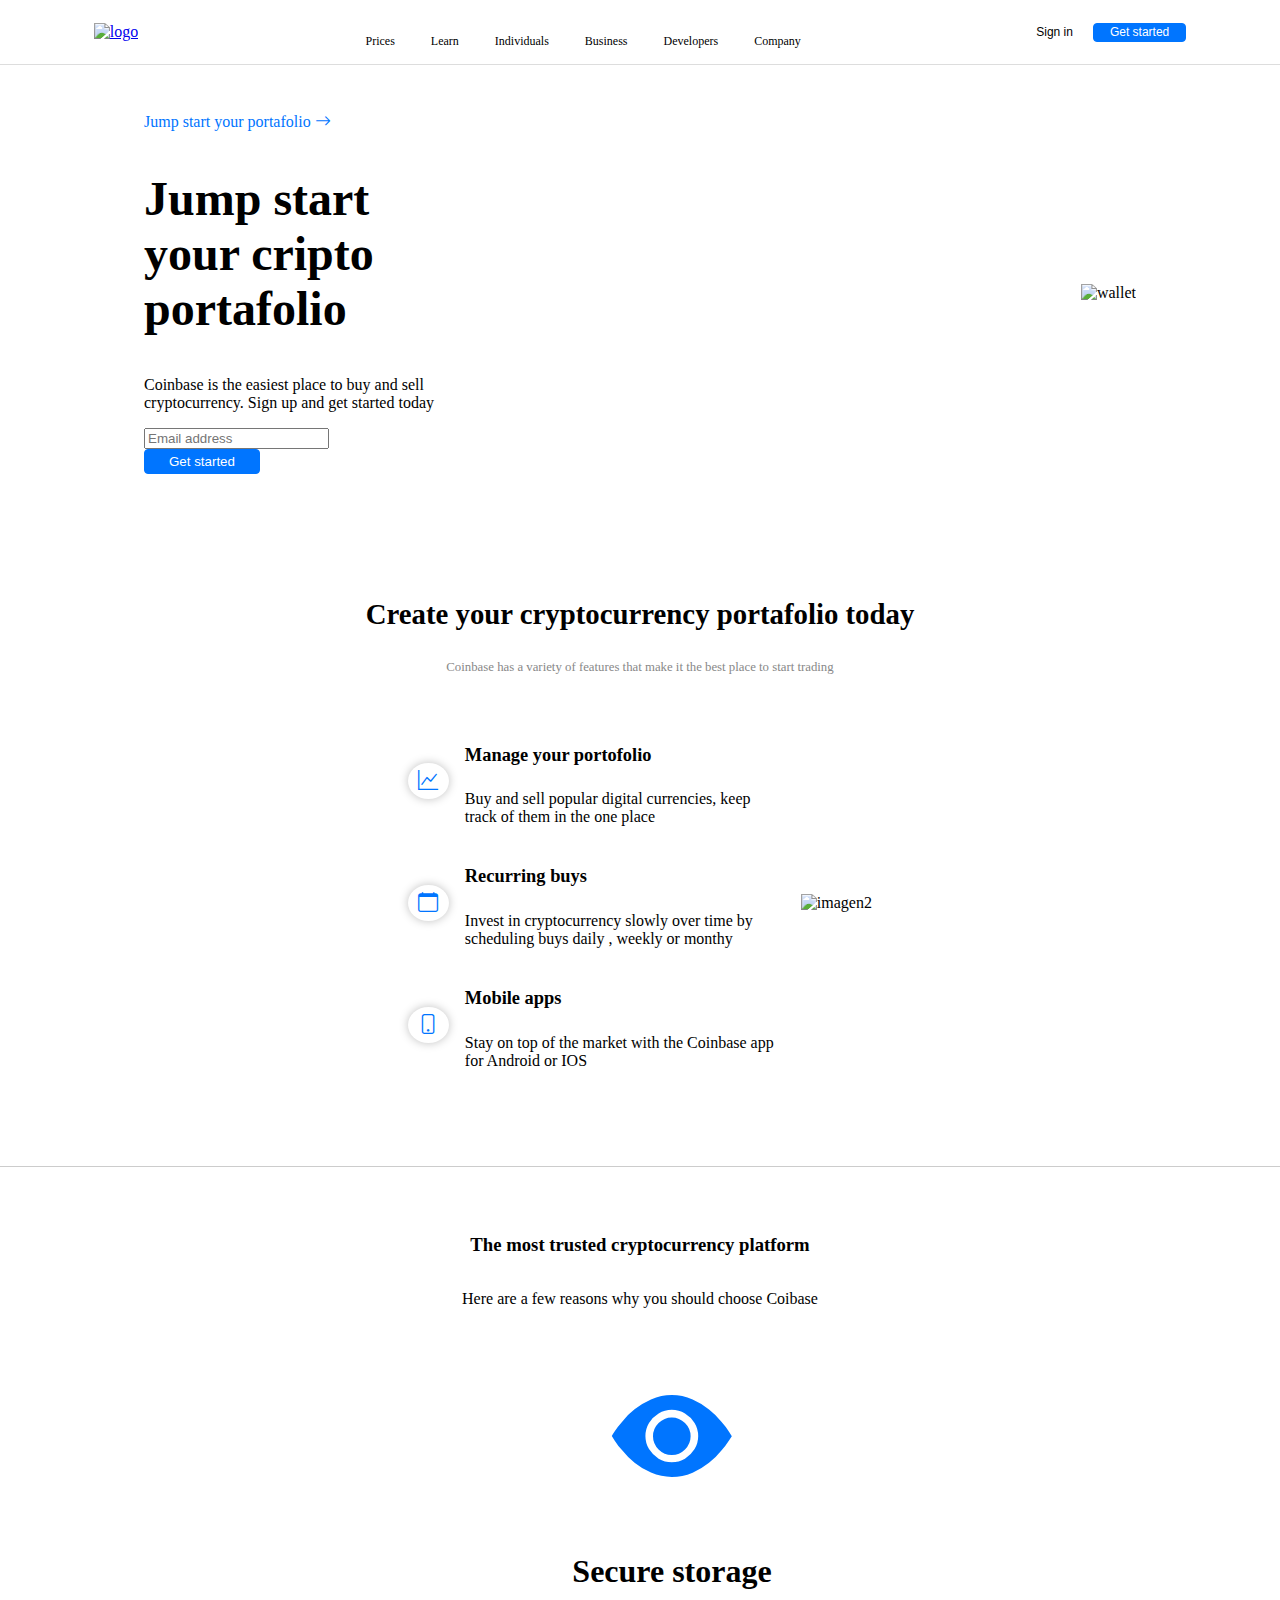
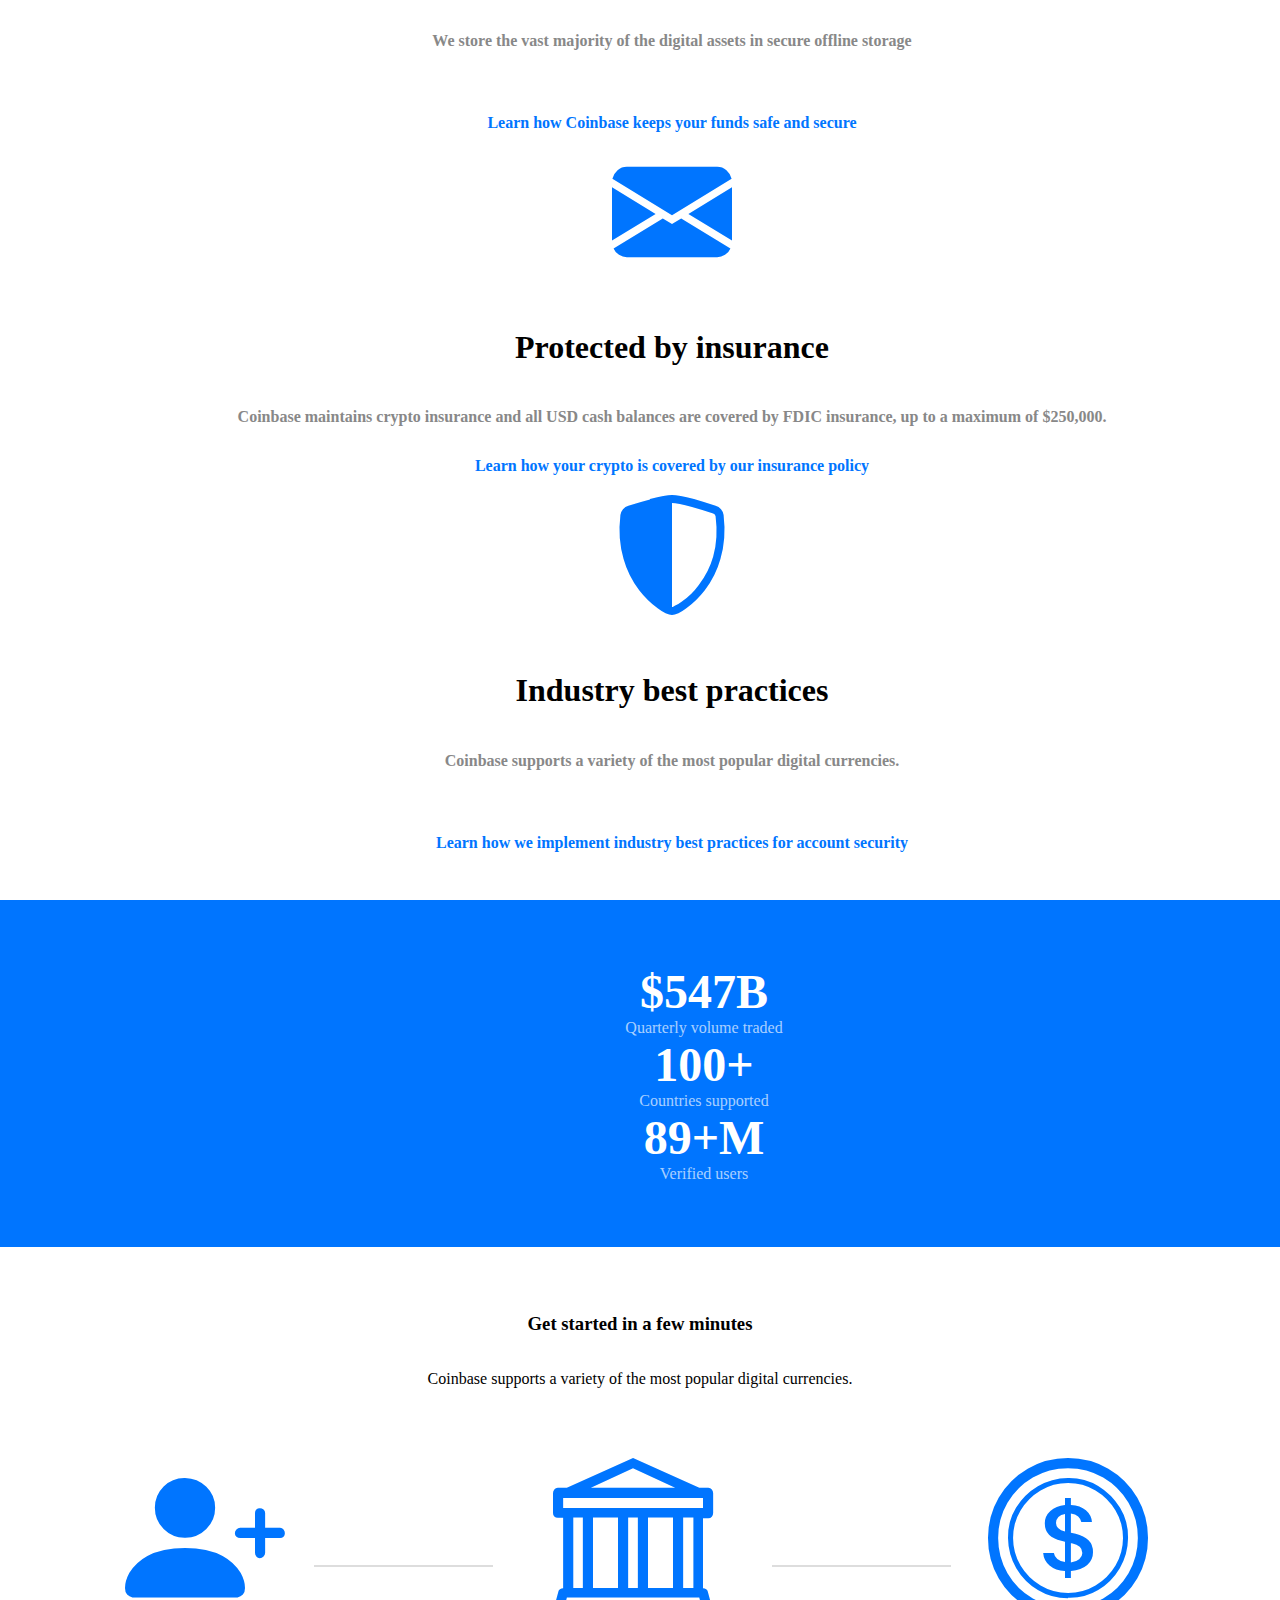
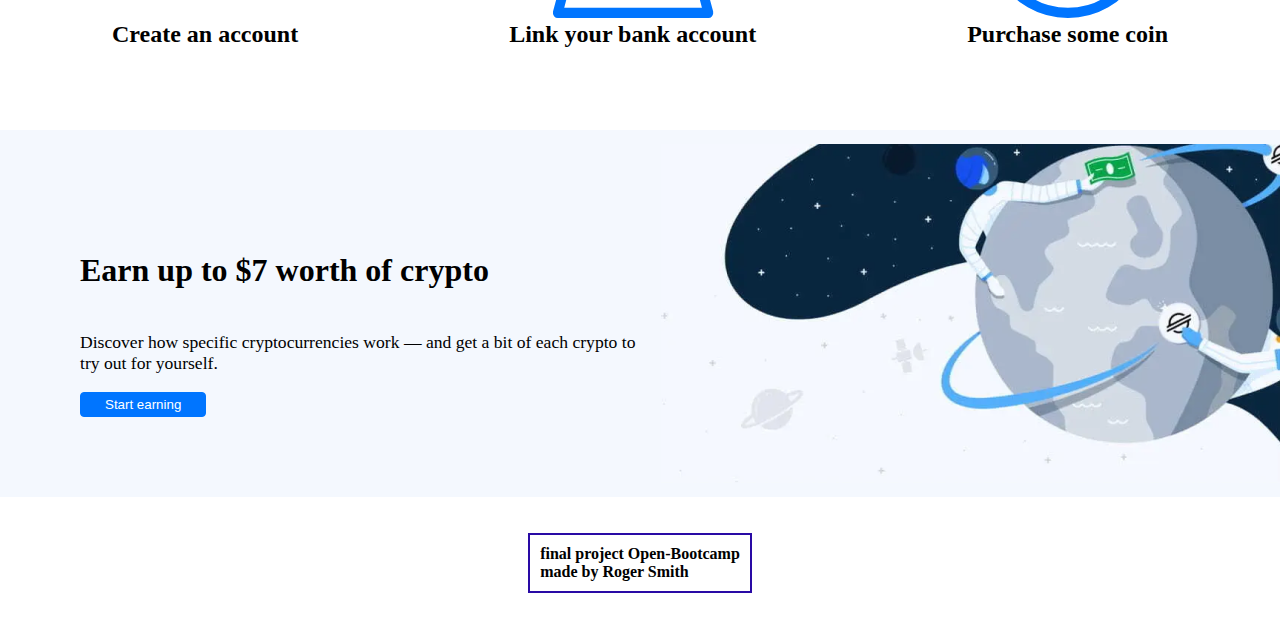
==== projecto/index.html @ e9cd6b80 "removed html file to be able to deploy the project on gitpage" ====
<!DOCTYPE html>
<html lang="en">
<head>
    <meta charset="UTF-8">
    <meta http-equiv="X-UA-Compatible" content="IE=edge">
    <meta name="viewport" content="width=device-width, initial-scale=1.0">
    <link href="https://cdn.jsdelivr.net/npm/bootstrap@5.2.0-beta1/dist/css/bootstrap.min.css" rel="stylesheet" integrity="sha384-0evHe/X+R7YkIZDRvuzKMRqM+OrBnVFBL6DOitfPri4tjfHxaWutUpFmBp4vmVor" crossorigin="anonymous">
    <link rel="stylesheet" href="https://cdn.jsdelivr.net/npm/bootstrap-icons@1.8.3/font/bootstrap-icons.css">
    <link rel="stylesheet" href="./css/styles.css">
    <title>Coin Base</title>
</head>
<body>
    <nav class="nav">
        <div class="logo">
            <a href="#">
            <img src="../assets/img/logo.png" alt="logo" />
        </a>
        </div>
        <div class="menu d-none d-md-flex">
            <ul class="main-menu">
                <li> <a href="#">Prices</a></li>
                <li><a href="#">Learn</a></li>
                <li><a href="#">Individuals</a></li>
                <li><a href="#">Business</a></li>
                <li><a href="#">Developers</a></li>
                <li><a href="#">Company</a></li>
            </ul>
        </div>
         <div class="get-started">
             <button class="btn-sec-s">Sign in</button>
             <button class="btn-main-s">Get started</button>
         </div>
    </nav>
    <section class="sec-home">
        <div class="home-cta">
            <div class="cta-text">
                <span>Jump start your portafolio</span>
                <i class="bi bi-arrow-right"></i>
            </div>
            <h2 class="home-title h1">Jump start your cripto portafolio</h2>
            <p class="home-description">Coinbase is the easiest place to buy and sell cryptocurrency. Sign up and get started today</p>
            <div class="lead-magnet row align-items-center">
                <div class="col">
                <input type="text" class="form-control input-text" placeholder="Email address" />
            </div>
            <div class="col input-col">
                <button class="btn-main">Get started</button>
            </div>
            </div>
        </div>
        <div class="home-img  d-none d-md-block">
            <img src="../assets/img/wallet.png " alt="wallet">
        </div>
    </section>
    <section class="sec-features">
        <div class="intro">
            <h3>Create your cryptocurrency portafolio today</h3>
            <p>Coinbase has a variety of features that make it the best place to start trading</p>
        </div>
        <div class="features">
            <div class="text">
                <div class="feature">
                    <span class="icon-sm">
                        <i class="bi bi-graph-up"></i>
                    </span>
                    <div class="description">
                        <h4 class="description-title">Manage your portofolio</h4>
                        <p class="description-text"> Buy and sell popular digital currencies, keep track of them in the one place</p>
                    </div>
                </div>
                <div class="feature">
                    <span class="icon-sm">
                        <i class="bi bi-calendar"></i>
                    </span>
                    <div class="description">
                        <h4 class="description-title">Recurring buys</h4>
                        <p class="description-text"> Invest in cryptocurrency slowly over time by scheduling buys daily , weekly or monthy</p>
                    </div>
                </div>
                <div class="feature">
                    <span class="icon-sm">
                        <i class="bi bi-phone"></i>
                    </span>
                    <div class="description">
                        <h4 class="description-title">Mobile apps</h4>
                        <p class="description-text"> Stay on top of the market with the Coinbase app for Android or IOS </p>
                    </div>
                </div>
            </div>
            <div class="image  d-none d-md-block">
              <img src="../assets/img/chart.png" alt="imagen2"> 
            </div>
        </div>
    </section>
    <section class="sec-benefits">
        <div class="intro">
            <h3>The most trusted cryptocurrency platform</h3>
            <p> Here are a few reasons why you should choose Coibase </p>
        </div>
        <div class="benefit-cards row">
            <div class="benefit col-md">
                <i class="bi bi-eye-fill icon"></i>
                <div class="description">
                    <h4 class="title">Secure storage</h4>
                    <p class="text"> We store the vast majority of the digital assets in secure offline storage</p>

                </div>
                <p class="cta">Learn how Coinbase keeps your funds safe and secure</p>
            </div>
            <div class="benefit col-md">
                <i class="bi bi-envelope-fill icon"></i>
                <div class="description">
                    <h4 class="title">Protected by insurance</h4>
                    <p class="text"> Coinbase maintains crypto insurance and all USD cash balances are covered by FDIC insurance, up to a maximum of $250,000.</p>
                </div>
                <p class="cta learn">Learn how your crypto is covered by our insurance policy</p>
            </div>
            <div class="benefit col-md">
                <i class="bi bi-shield-shaded icon"></i>
                <div class="description">
                    <h4 class="title">Industry best practices</h4>
                    <p class="text"> Coinbase supports a variety of the most popular digital currencies.</p>

                </div>
                <p class="cta">Learn how we implement industry best practices for account security</p>
            </div>
        </div>
    </section>
    <section class="sec-kpis row">
        <div class="kpi col-md">
            <span class="number">$547B</span>
            <span class="desc">Quarterly volume traded</span>  
        </div>
        <div class="kpi col-md">
            <span class="number">100+</span>
            <span class="desc">Countries supported</span>  
        </div>
        <div class="kpi col-md">
            <span class="number">89+M</span>
            <span class="desc">Verified users</span>  
        </div>
        
    </section>
    <section class="sec-onboarding">
        <div class="intro">
            <h3>Get started in a few minutes</h3>
            <p> Coinbase supports a variety of the most popular digital currencies. </p>
        </div>
        <div class="steps">
            <div class="icon-desc">
                <i class="bi bi-person-plus-fill  icon"></i>
                <h4 class="title">Create an account</h4>
            </div>
            <div class="step-separator"></div>
                <div class="icon-desc">
                    <i class="bi bi-bank  icon"></i>
                    <h4 class="title">Link your bank account</h4>
                </div>
                <div class="step-separator"></div>
                <div class="icon-desc">
                    <i class="bi bi-coin  icon"></i>
                    <h4 class="title">Purchase some coin</h4>
                </div>

        </div>
    </section>
    <section class="sec-footer-cta">
        <div class="footer-cta">
            <h4 class="cta-title">Earn up to $7 worth of crypto</h4>
            <p class="cta-description">Discover how specific cryptocurrencies work — and get a bit of each crypto to try out for yourself.</p>
            <button class="btn-main"> Start earning</button>
        </div>
    </section>
    <section class="sec-final">
        <div class="intro-rr">
            <p class="final-p"> final project Open-Bootcamp <br>made by Roger Smith </p>
        </div>
    </section>

    
</body>
<script src="https://cdn.jsdelivr.net/npm/bootstrap@5.2.0-beta1/dist/js/bootstrap.bundle.min.js" integrity="sha384-pprn3073KE6tl6bjs2QrFaJGz5/SUsLqktiwsUTF55Jfv3qYSDhgCecCxMW52nD2" crossorigin="anonymous"></script>

</html>
---- projecto/css/styles.css ----
.btn-main, .btn-main-s {
  padding: 0.25rem 1.5rem;
  border-radius: 0.25rem;
  background-color: #0075ff;
  color: #ffffff;
  border: solid 1px #0075ff;
}
.btn-main-s {
  font-size: 0.75rem;
  padding: 0.1rem 1rem;
}
.btn-main:hover, .btn-main-s:hover {
  background-color: white;
  color: #0075ff;
}

.btn-sec, .btn-sec-s {
  padding: 0.25rem 1.5rem;
  border-radius: 0.25rem;
  color: black;
  background-color: transparent;
  border: none;
}
.btn-sec:hover, .btn-sec-s:hover {
  color: #888;
}
.btn-sec-s {
  font-size: 0.75rem;
  padding: 0.1rem 1rem;
}

.main-menu {
  margin-bottom: 0;
}
.main-menu li {
  font-size: 0.75rem;
  list-style: none;
  display: inline;
  margin-right: 2rem;
}
.main-menu a {
  color: #000;
  text-decoration: none;
}
.main-menu a:hover {
  text-decoration: underline;
}

.icon-sm {
  font-size: 1.25rem;
  padding: 0.4rem 0.65rem;
  color: #0075ff;
  border-radius: 50%;
  box-shadow: 0 0 10px rgba(0, 0, 0, 0.2509803922);
}

.benefit {
  display: flex;
  flex-direction: column;
}
.benefit .icon {
  color: #0075ff;
  font-size: 7.5rem;
  text-align: center;
}
.benefit .description .title {
  font-size: 2rem;
  text-align: center;
}
.benefit .description .text {
  color: #888;
  font-weight: 600;
  text-align: center;
}
.benefit .cta {
  margin-top: 3rem;
  color: #0075ff;
  font-weight: 600;
  text-align: center;
}
.benefit .learn {
  margin-top: 15px;
}

.icon-desc {
  display: flex;
  flex-direction: column;
  align-items: center;
  justify-content: center;
}
.icon-desc .icon {
  color: #0075ff;
  font-size: 10rem;
  padding: 0;
}
.icon-desc .title {
  margin-top: -1rem;
  font-size: 1.5rem;
  font-weight: 600;
}

html {
  min-width: 100%;
}

body {
  margin: 0;
  padding: 0;
}

.nav {
  display: flex;
  align-items: center;
  justify-content: space-around;
  width: 100%;
  height: 4rem;
  border-bottom: solid 1px #ddd;
}

.logo a img {
  max-width: 7rem;
}

.sec-home {
  display: flex;
  width: 100%;
  max-width: 992px;
  margin: auto;
  padding: 3rem;
  align-items: center;
}
.sec-home .home-cta {
  flex: 1;
}
.sec-home .home-cta .cta-text {
  color: #0075ff;
}
.sec-home .home-cta .home-title {
  width: 20rem;
  font-size: 3rem;
}
.sec-home .home-cta .home-description {
  width: 300px;
}
.sec-home .home-cta .lead-magnet .input-col {
  max-width: 200px;
}

.sec-features, .sec-onboarding .intro, .sec-benefits .intro {
  width: 100%;
  max-width: 992px;
  margin: auto;
  padding: 3rem;
  display: flex;
  flex-direction: column;
  align-items: center;
}
.sec-features .intro, .sec-onboarding .intro .intro, .sec-benefits .intro .intro {
  text-align: center;
}
.sec-features .intro h3, .sec-onboarding .intro .intro h3, .sec-benefits .intro .intro h3 {
  font-size: 1.8rem;
}
.sec-features .intro p, .sec-onboarding .intro .intro p, .sec-benefits .intro .intro p {
  font-size: 0.8rem;
  color: #888;
}
.sec-features .features, .sec-onboarding .intro .features, .sec-benefits .intro .features {
  display: flex;
  gap: 1rem;
  align-items: center;
  margin: auto;
}
.sec-features .features .text, .sec-onboarding .intro .features .text, .sec-benefits .intro .features .text {
  padding: 2rem 0;
  flex: 1;
}
.sec-features .features .text .feature, .sec-onboarding .intro .features .text .feature, .sec-benefits .intro .features .text .feature {
  display: flex;
  align-items: center;
}
.sec-features .features .text .feature .description, .sec-onboarding .intro .features .text .feature .description, .sec-benefits .intro .features .text .feature .description {
  margin-left: 1rem;
  max-width: 20rem;
}
.sec-features .features .text .feature .description .description-title, .sec-onboarding .intro .features .text .feature .description .description-title, .sec-benefits .intro .features .text .feature .description .description-title {
  font-size: 1.15rem;
}
.sec-features .features .text .feature .description .description-text, .sec-onboarding .intro .features .text .feature .description .description-text, .sec-benefits .intro .features .text .feature .description .description-text {
  font-size: 1rem;
}
.sec-features .features .image img, .sec-onboarding .intro .features .image img, .sec-benefits .intro .features .image img {
  max-width: 20rem;
}

.sec-benefits {
  border-top: 1px solid #ccc;
}
.sec-benefits .benefit-cards {
  width: 100%;
  padding: 0 2rem 2rem 2rem;
  margin: 0;
}

.sec-kpis {
  background-color: #0075ff;
  color: white;
  padding: 4rem;
  width: 100%;
}
.sec-kpis .kpi {
  display: flex;
  flex-direction: column;
  align-items: center;
}
.sec-kpis .kpi .number {
  font-size: 3rem;
  font-weight: 600;
}
.sec-kpis .kpi .desc {
  font-size: 0.9 rem;
  color: rgba(255, 255, 255, 0.6666666667);
}

.sec-onboarding .steps {
  padding: 0 7rem;
  display: flex;
  align-items: center;
  justify-content: center;
}
.sec-onboarding .steps .step-separator {
  flex: 1;
  border-top: 2px solid #ddd;
  margin: 0 1rem;
}

.sec-footer-cta {
  background-color: #f4f8fe;
  padding: 5rem;
  margin-top: 50px;
  background-image: url("../assets/img/bg.png");
  background-repeat: no-repeat;
  background-position: 100%;
}
.sec-footer-cta .footer-cta {
  width: 50%;
}
.sec-footer-cta .footer-cta .cta-title {
  font-size: 2rem;
}
.sec-footer-cta .footer-cta .cta-description {
  font-size: 1.1rem;
}

.sec-final {
  display: flex;
  justify-content: center;
  align-items: center;
  margin: 20px;
}
.sec-final .intro-rr .final-p {
  font-weight: bold;
  border: 2px solid rgb(41, 10, 165);
  padding: 10px;
}

@media (max-width: 768px) {
  .sec-onboarding .steps {
    flex-direction: column;
  }
  .sec-onboarding .steps .icon-desc .title {
    text-align: center;
  }
  .sec-footer-cta {
    background-image: none;
  }
  .sec-footer-cta .footer-cta {
    width: 100%;
    text-align: center;
  }
  .sec-benefits .intro {
    text-align: center;
  }
  .sec-benefits h3 {
    font-size: 2rem;
  }
  .sec-features .intro h3, .sec-benefits .intro .intro h3, .sec-onboarding .intro .intro h3 {
    font-size: 2rem;
  }
  .sec-features .intro p, .sec-benefits .intro .intro p, .sec-onboarding .intro .intro p {
    font-size: 1rem;
  }
}

/*# sourceMappingURL=styles.css.map */
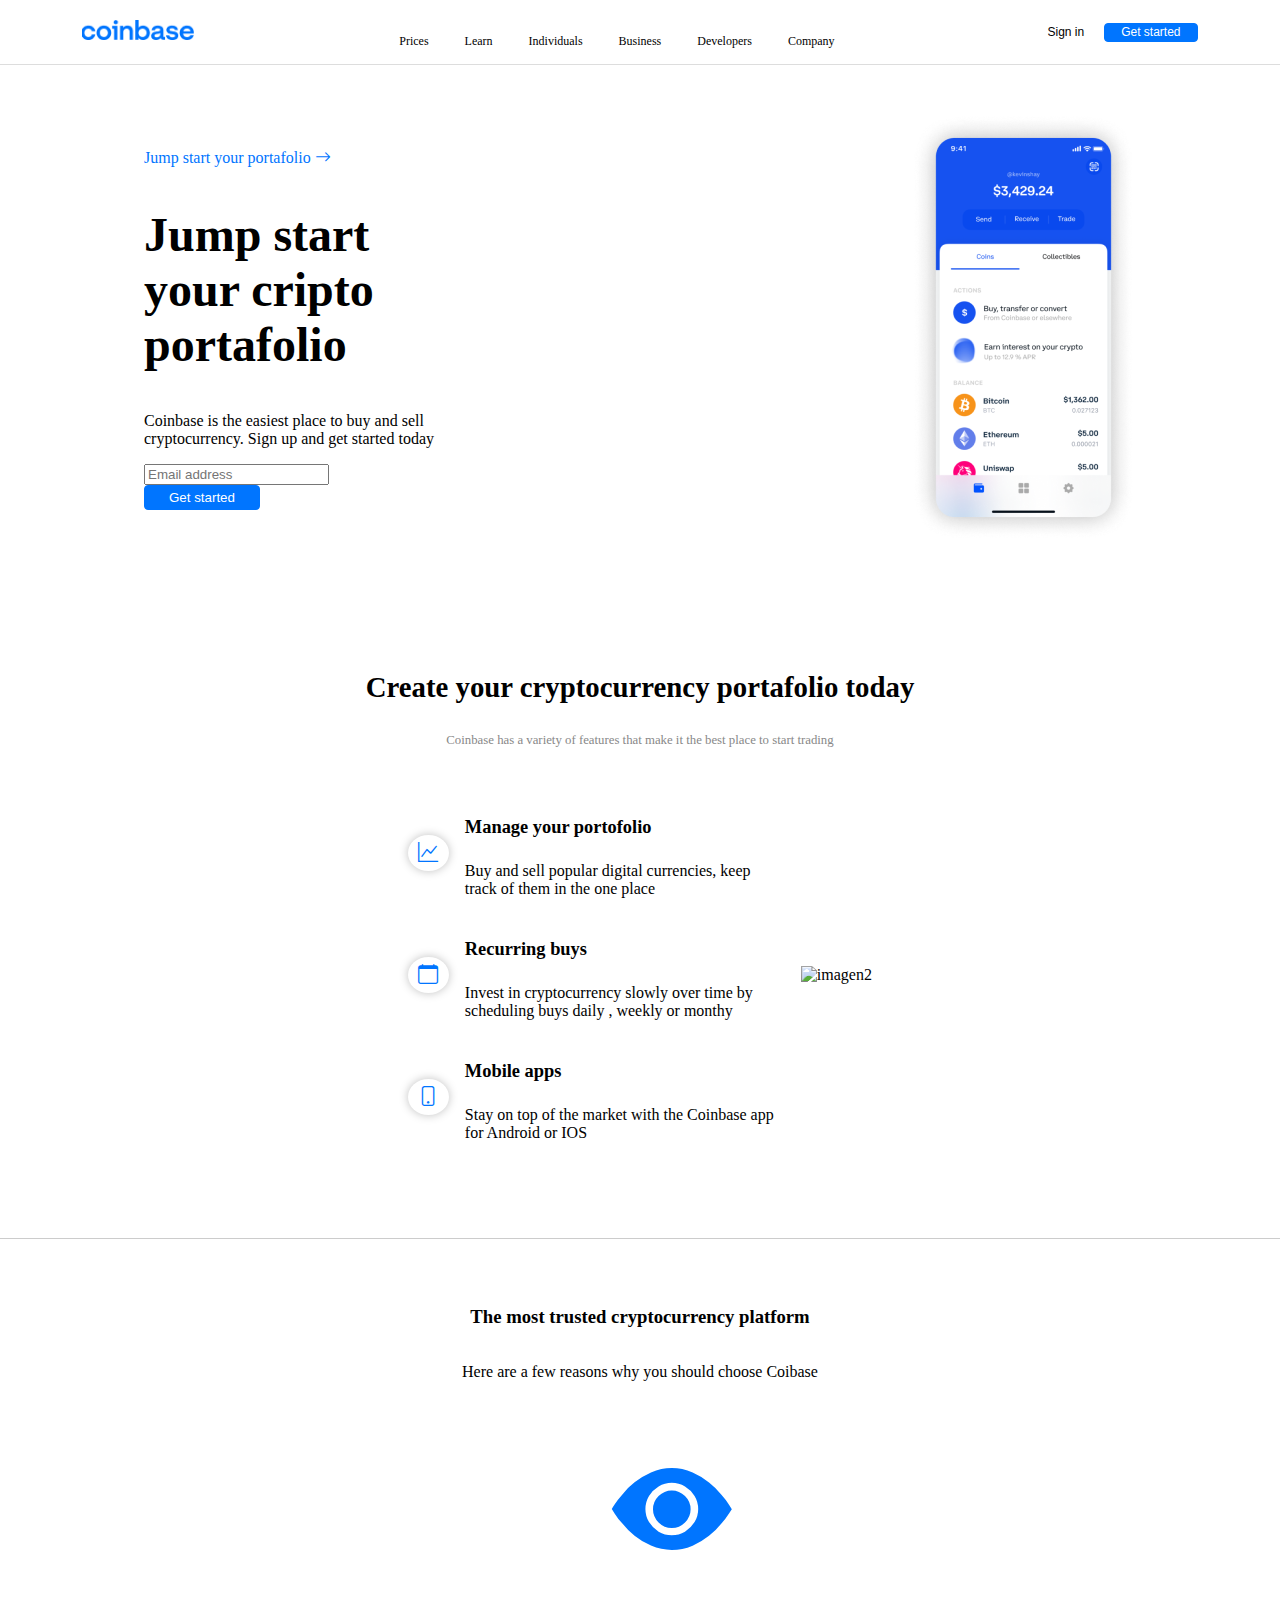
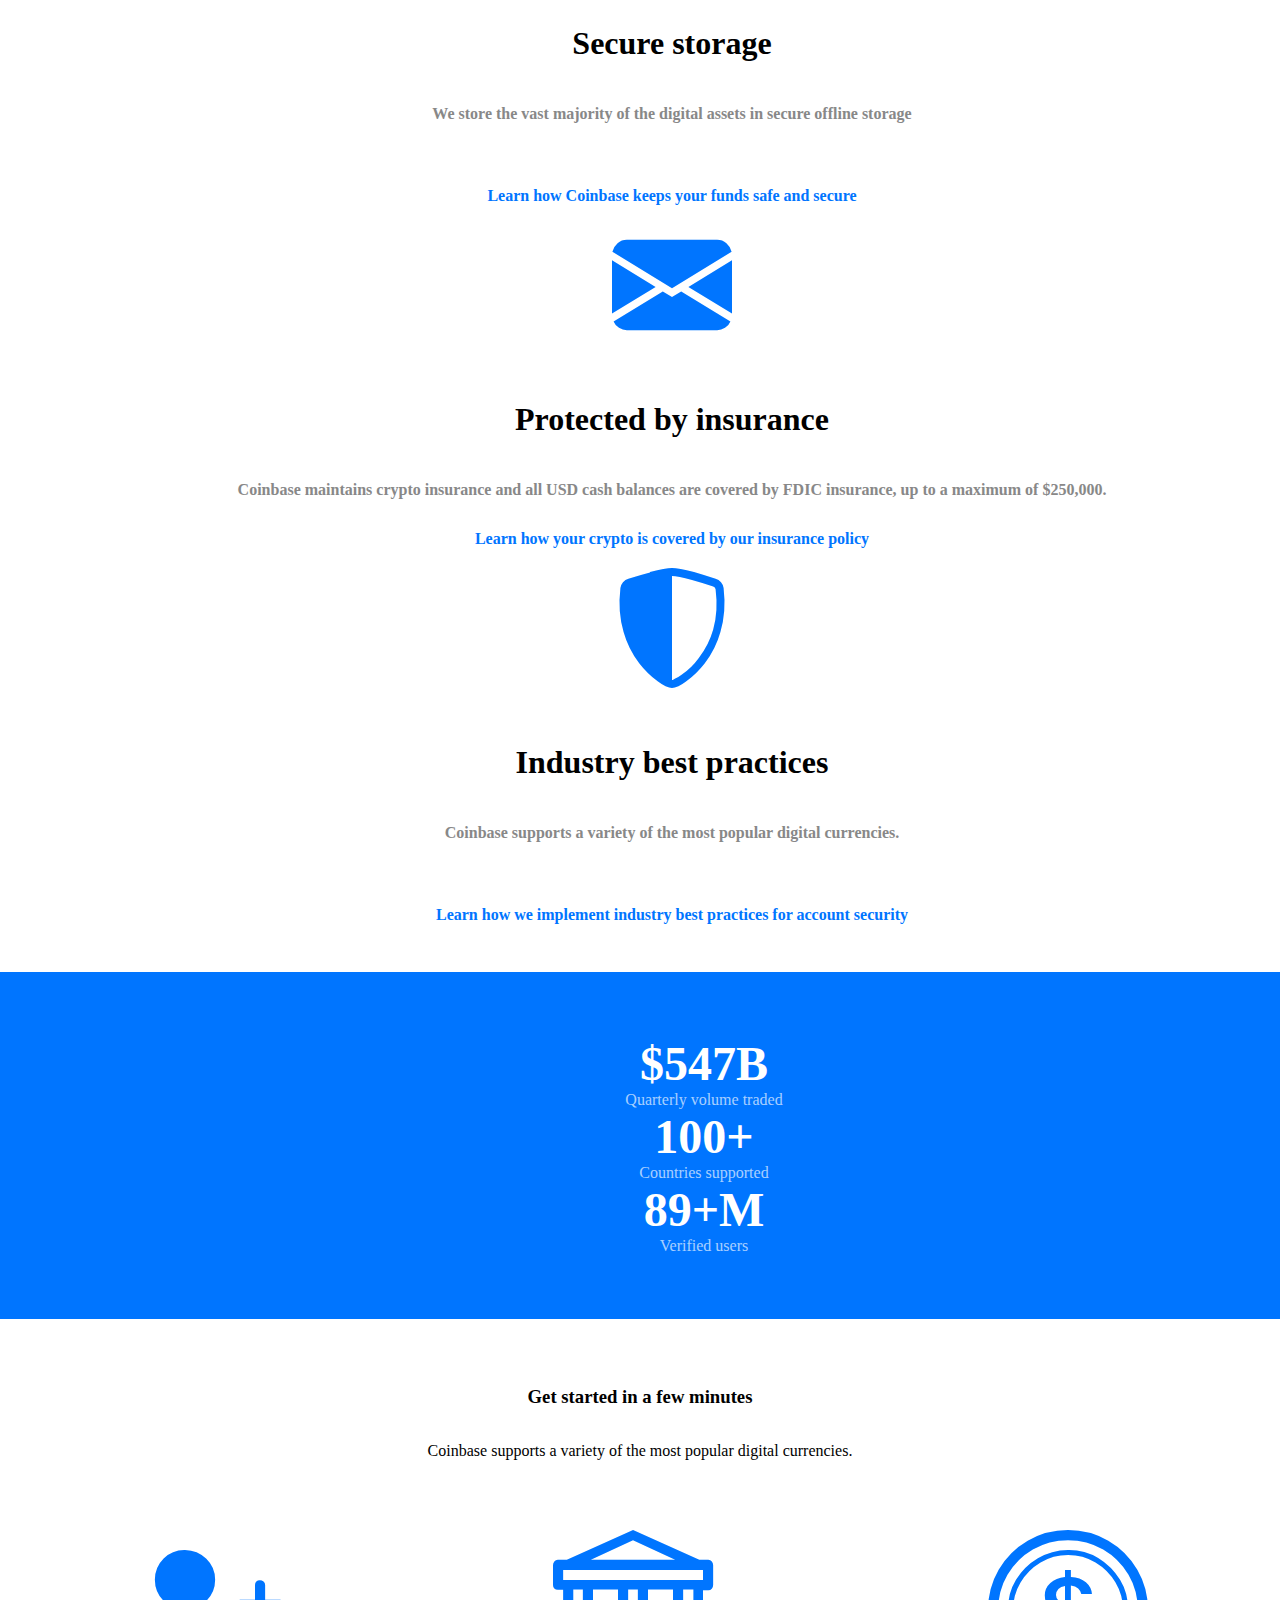
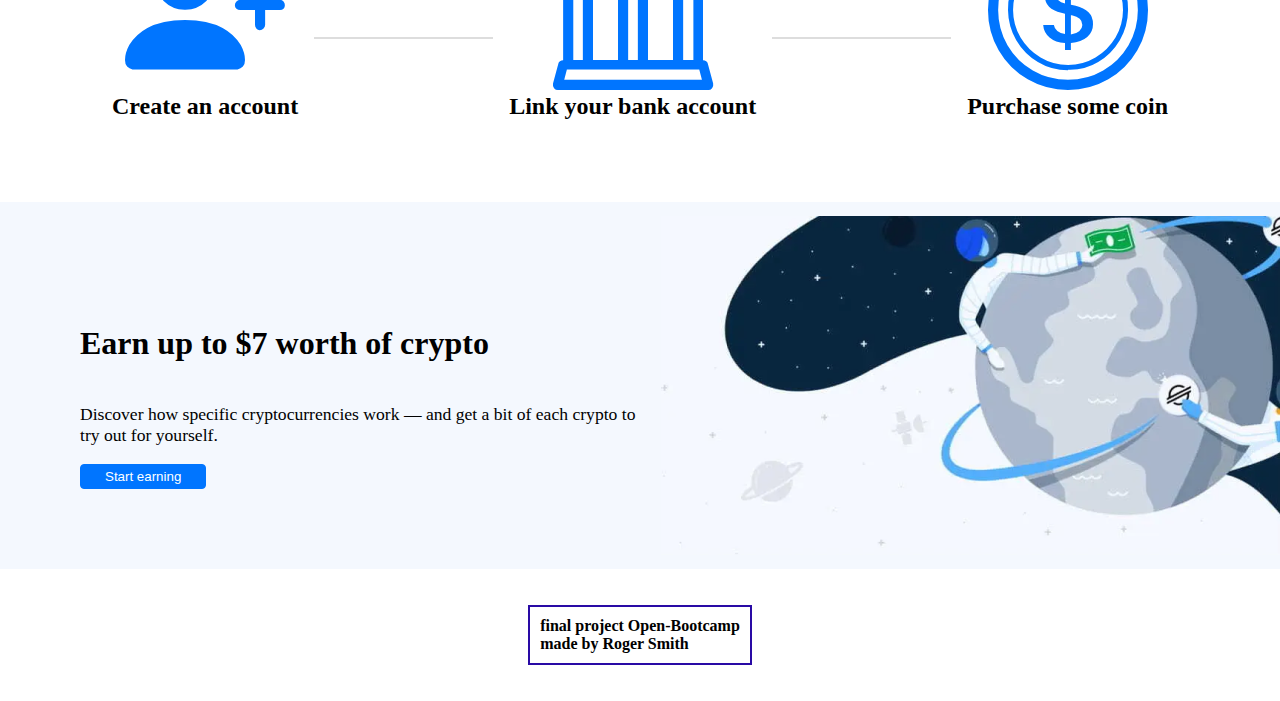
==== commit a8648f9d: "modefy the src file due modifications" ====
--- a/projecto/index.html
+++ b/projecto/index.html
@@ -13,7 +13,7 @@
     <nav class="nav">
         <div class="logo">
             <a href="#">
-            <img src="../assets/img/logo.png" alt="logo" />
+            <img src="../projecto/assets/img/logo.png" alt="logo" />
         </a>
         </div>
         <div class="menu d-none d-md-flex">
@@ -49,7 +49,7 @@
             </div>
         </div>
         <div class="home-img  d-none d-md-block">
-            <img src="../assets/img/wallet.png " alt="wallet">
+            <img src="../projecto/assets/img/wallet.png " alt="wallet">
         </div>
     </section>
     <section class="sec-features">
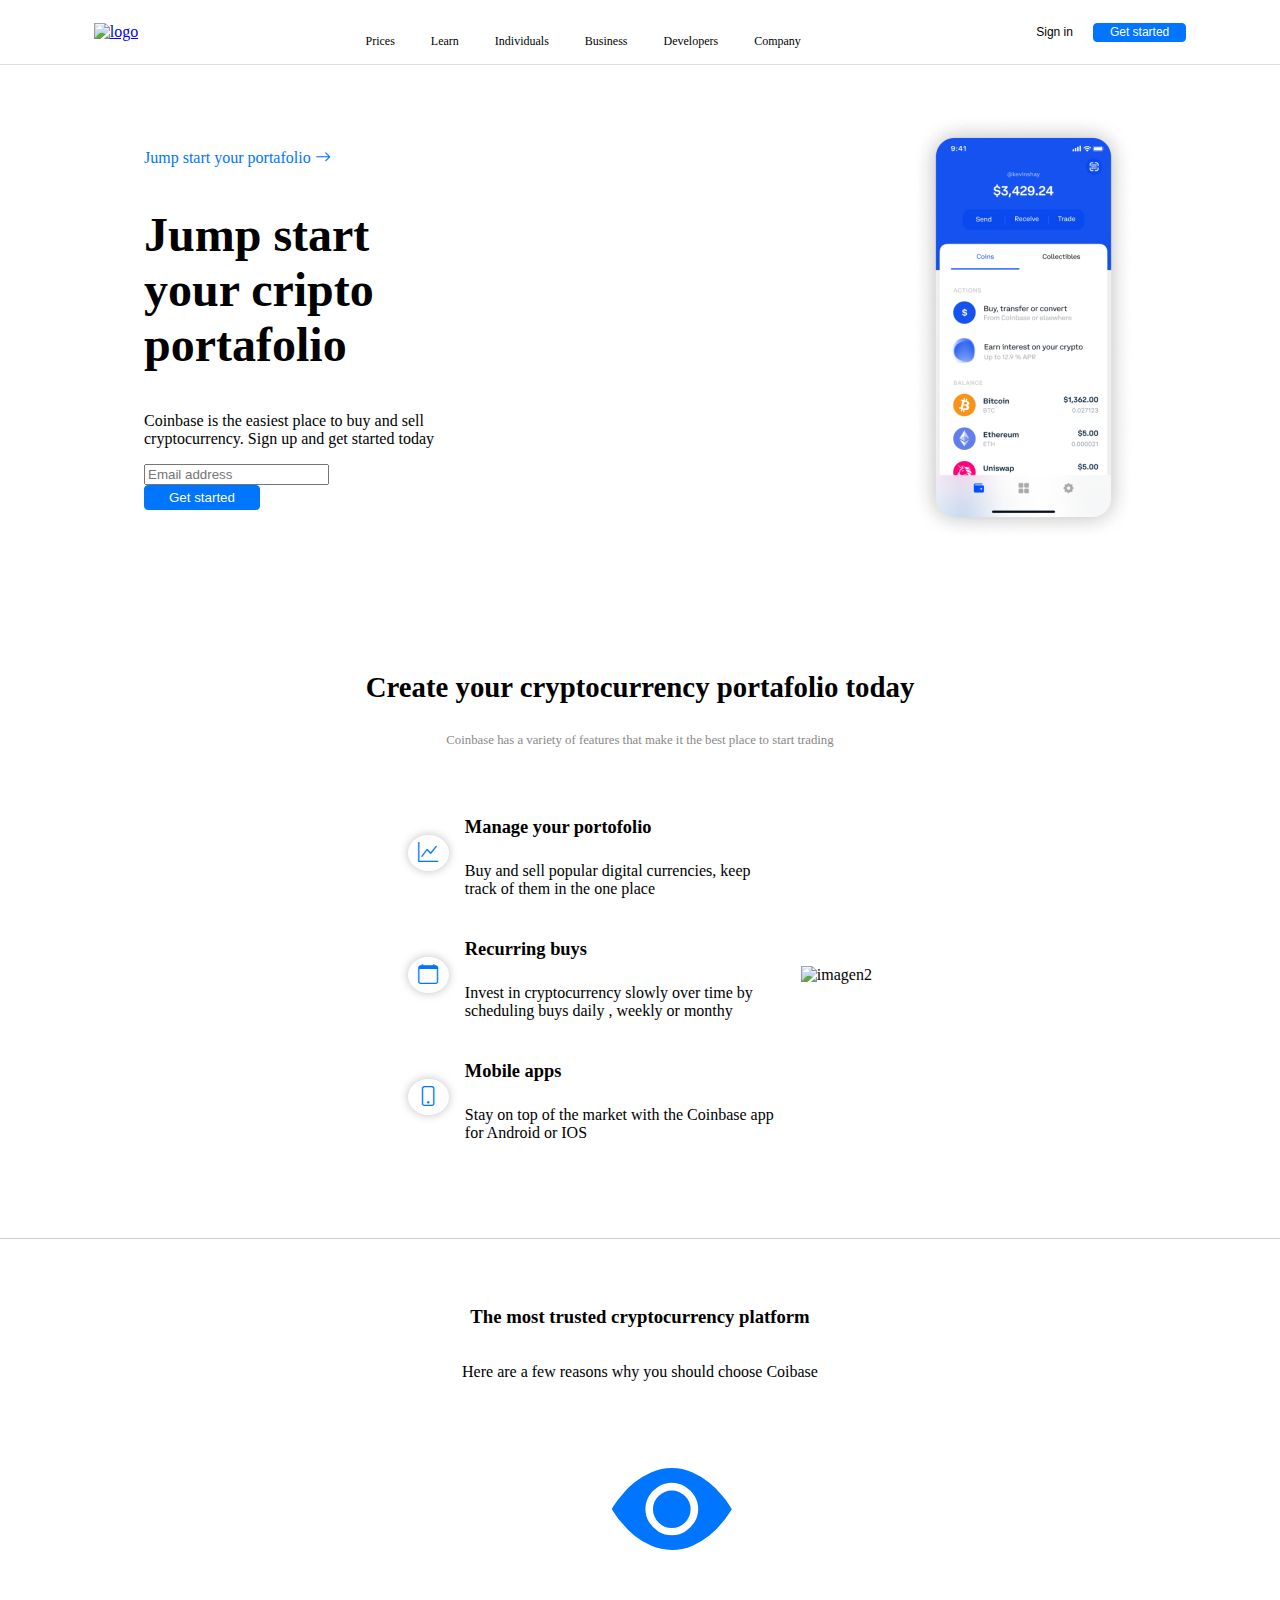
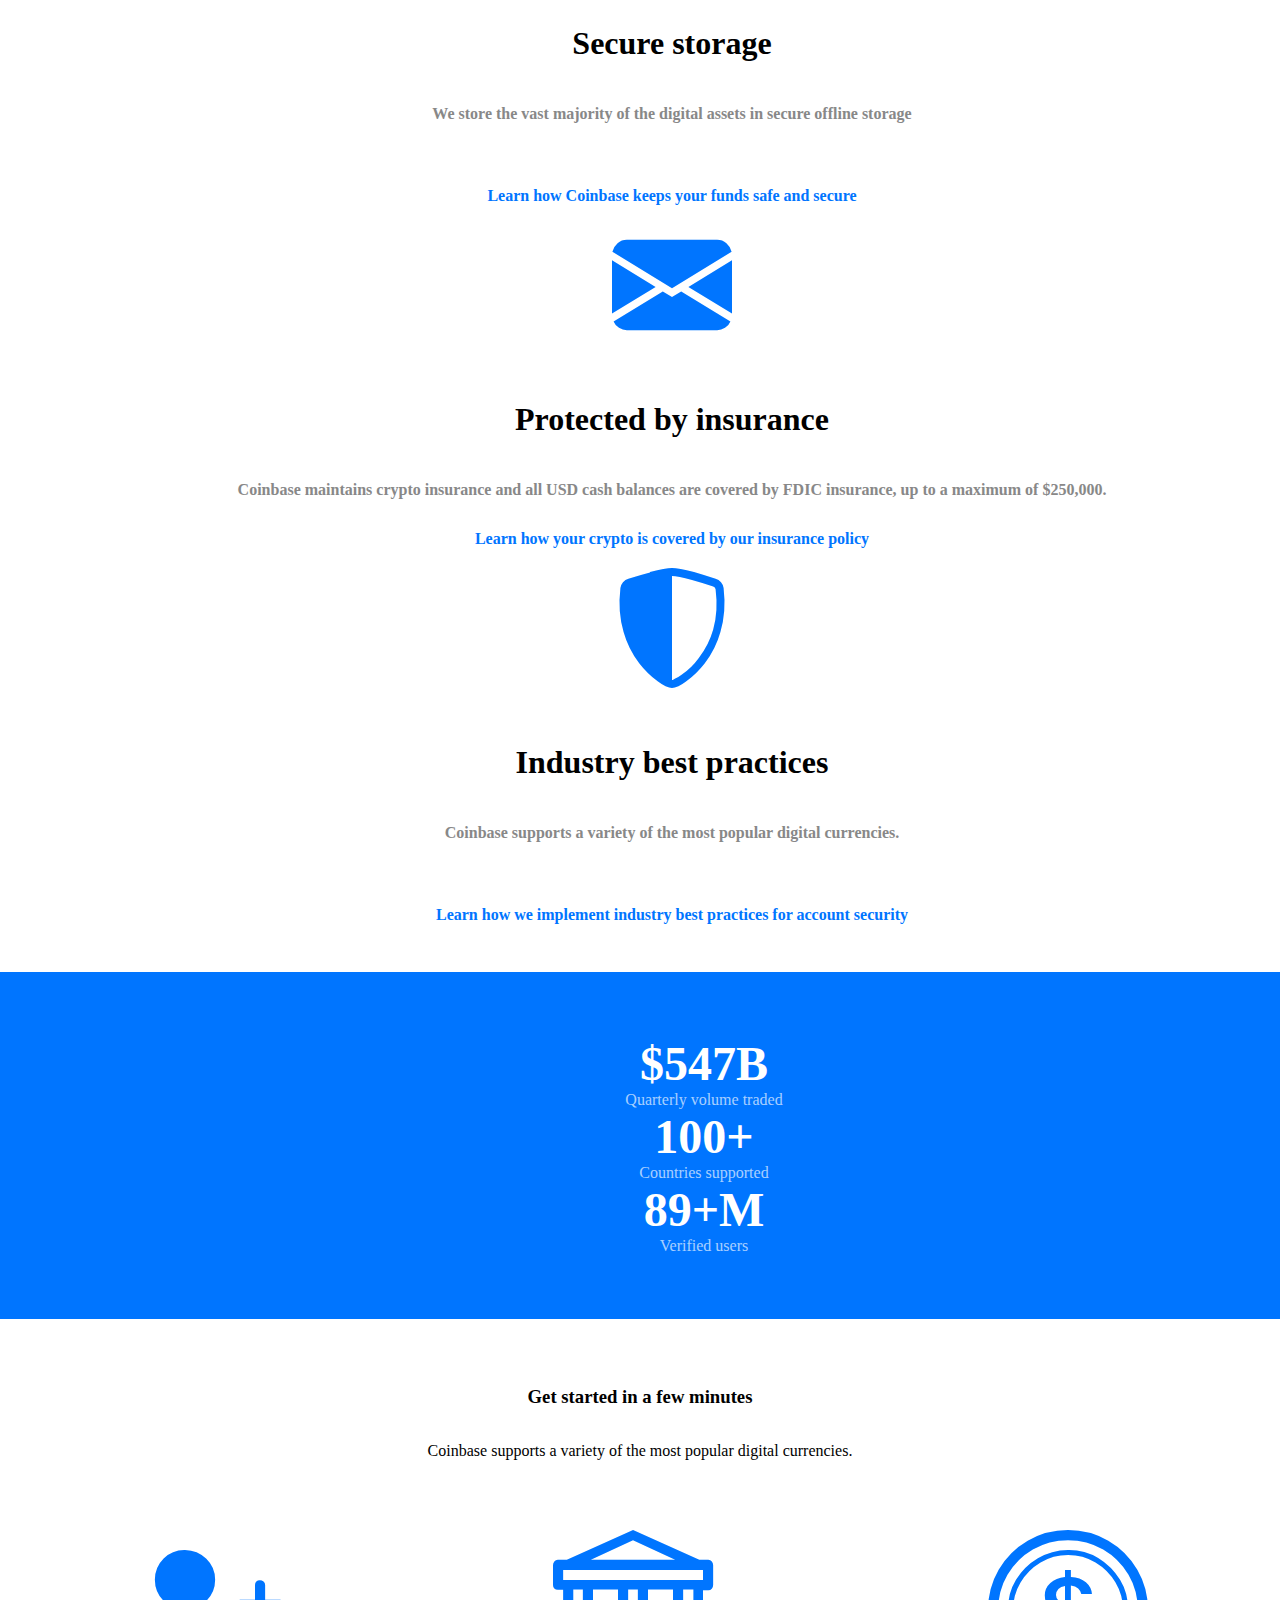
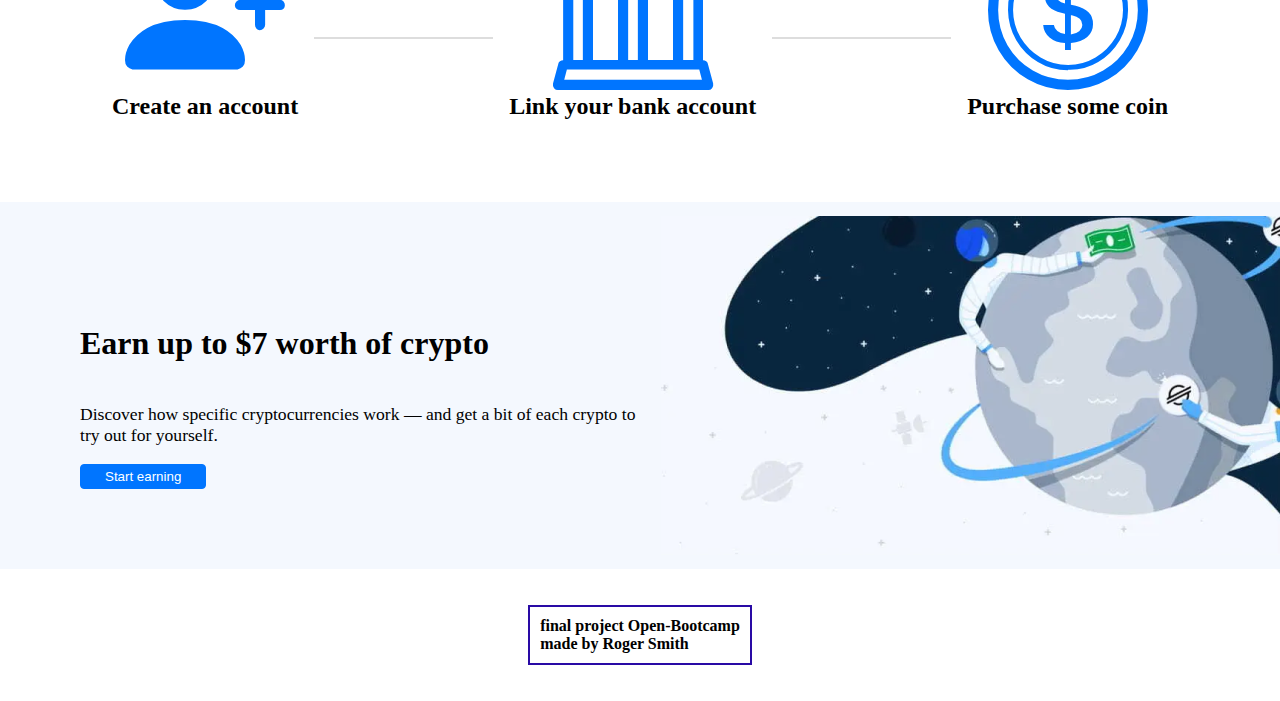
==== commit f2307009: "Update index.html" ====
--- a/projecto/index.html
+++ b/projecto/index.html
@@ -13,7 +13,7 @@
     <nav class="nav">
         <div class="logo">
             <a href="#">
-            <img src="../projecto/assets/img/logo.png" alt="logo" />
+            <img src=".../assets/img/logo.png" alt="logo" />
         </a>
         </div>
         <div class="menu d-none d-md-flex">
@@ -49,7 +49,7 @@
             </div>
         </div>
         <div class="home-img  d-none d-md-block">
-            <img src="../projecto/assets/img/wallet.png " alt="wallet">
+            <img src="./assets/img/wallet.png " alt="wallet">
         </div>
     </section>
     <section class="sec-features">
@@ -181,4 +181,4 @@
 </body>
 <script src="https://cdn.jsdelivr.net/npm/bootstrap@5.2.0-beta1/dist/js/bootstrap.bundle.min.js" integrity="sha384-pprn3073KE6tl6bjs2QrFaJGz5/SUsLqktiwsUTF55Jfv3qYSDhgCecCxMW52nD2" crossorigin="anonymous"></script>
 
-</html>+</html>
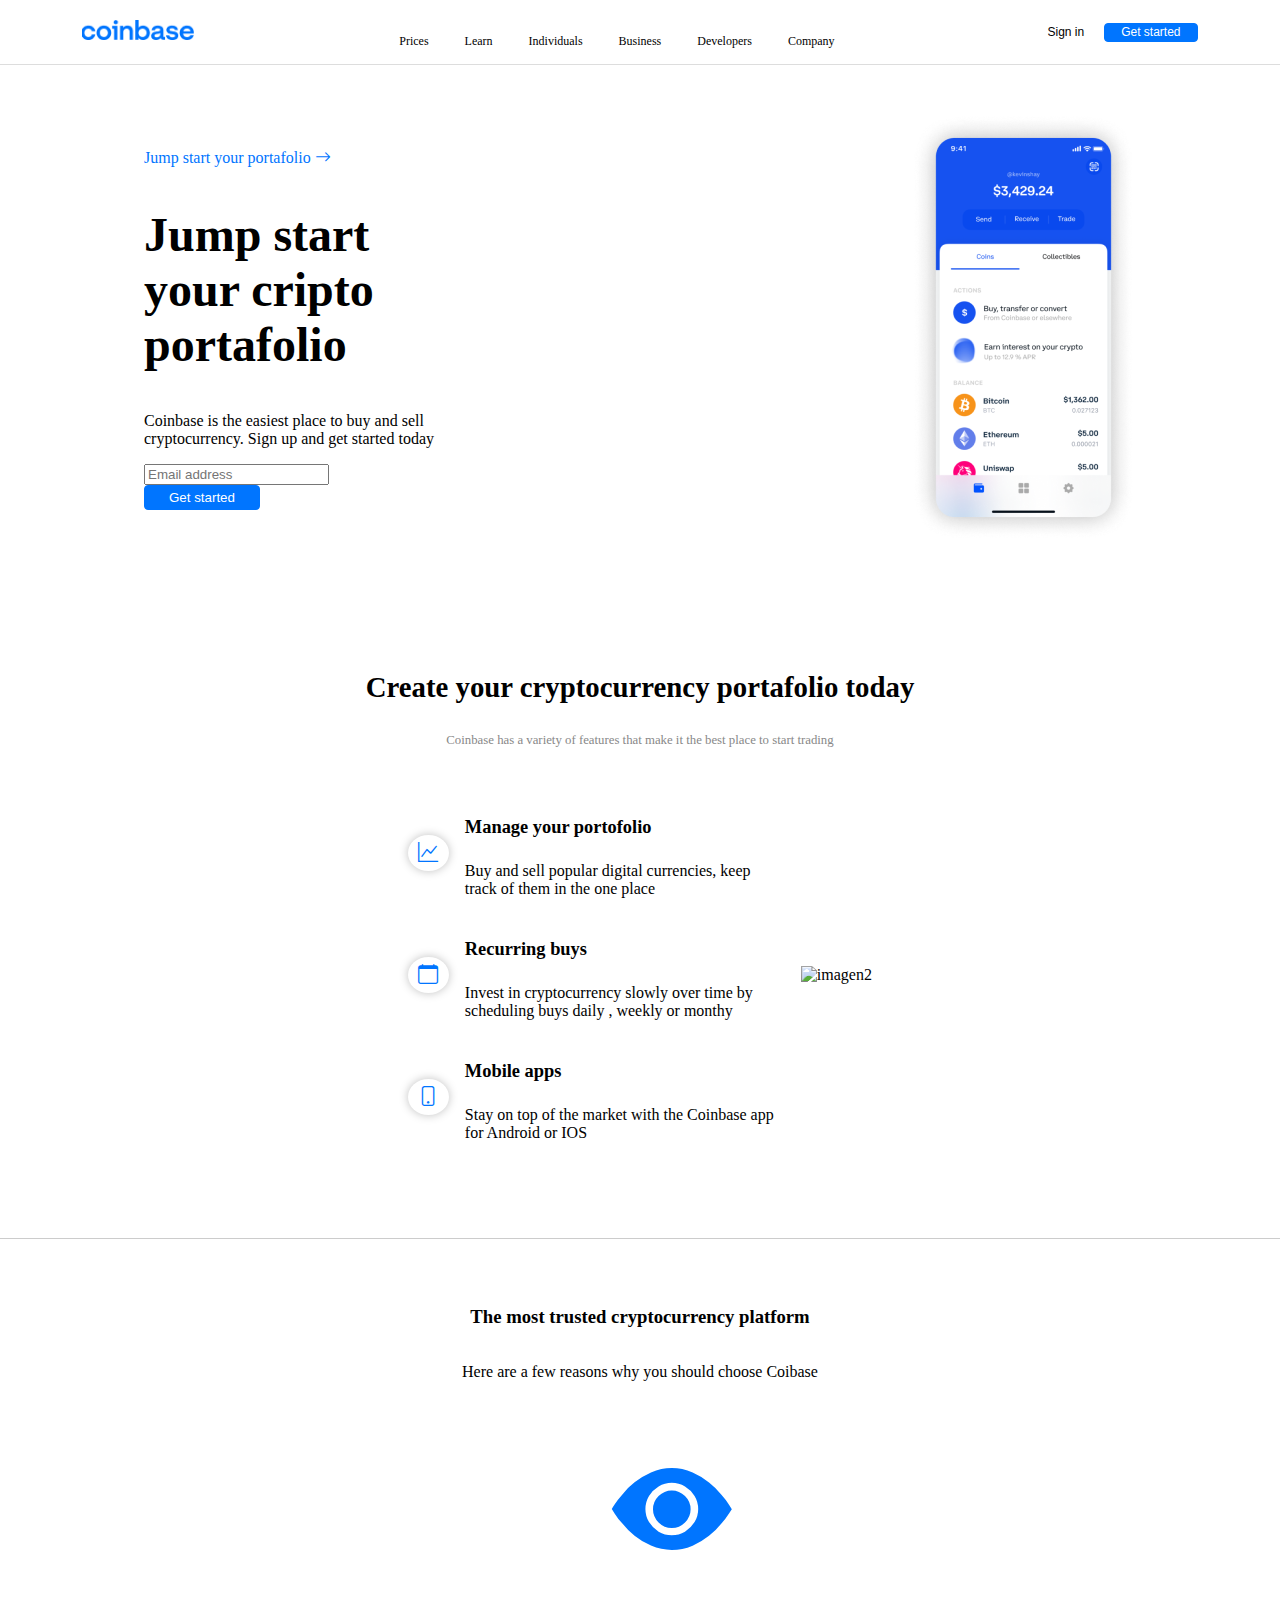
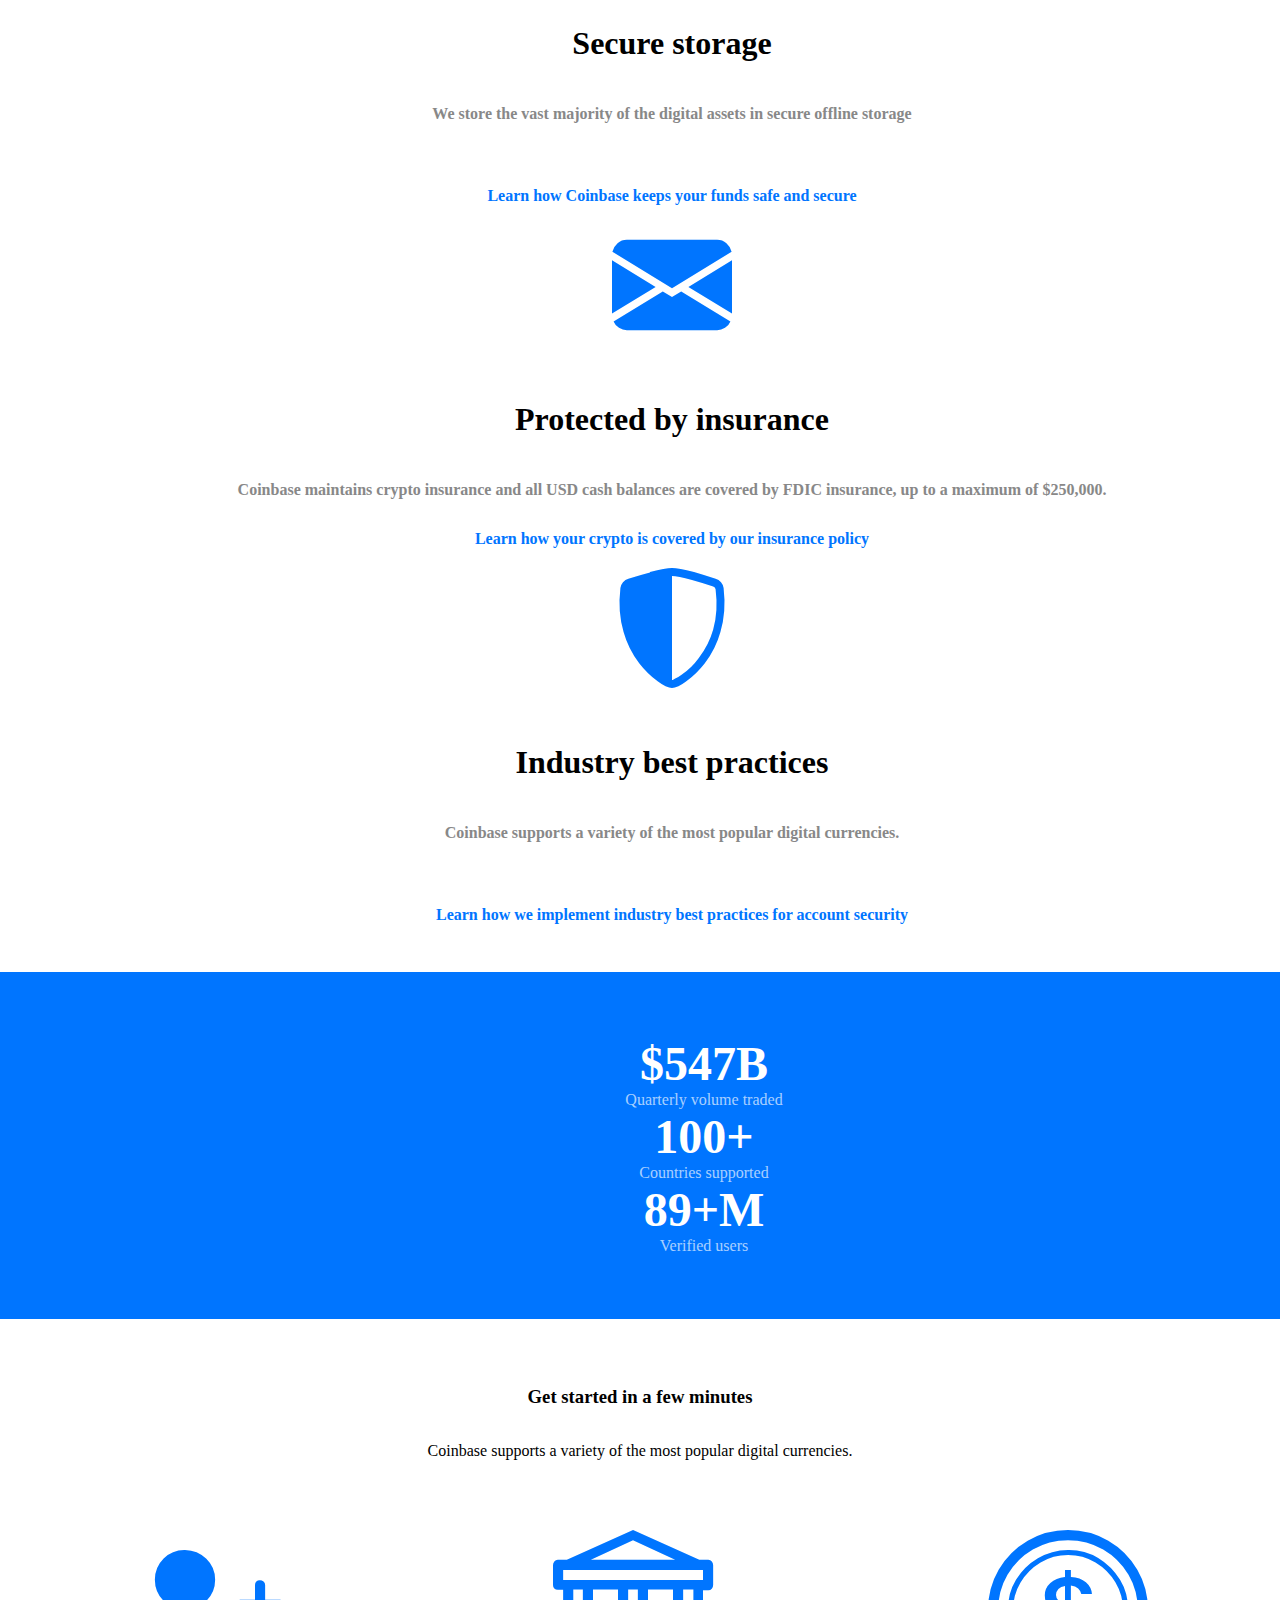
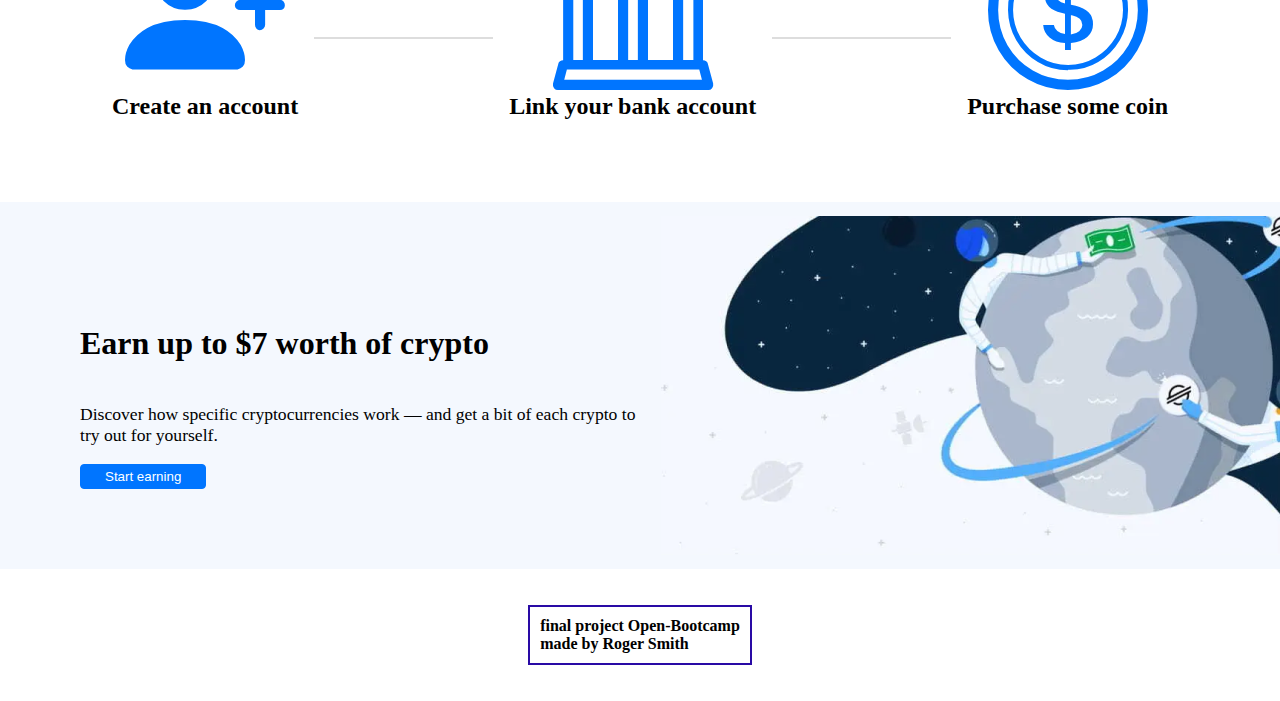
==== commit 70d2ea35: "Update index.html" ====
--- a/projecto/index.html
+++ b/projecto/index.html
@@ -13,7 +13,7 @@
     <nav class="nav">
         <div class="logo">
             <a href="#">
-            <img src=".../assets/img/logo.png" alt="logo" />
+            <img src="./assets/img/logo.png" alt="logo" />
         </a>
         </div>
         <div class="menu d-none d-md-flex">
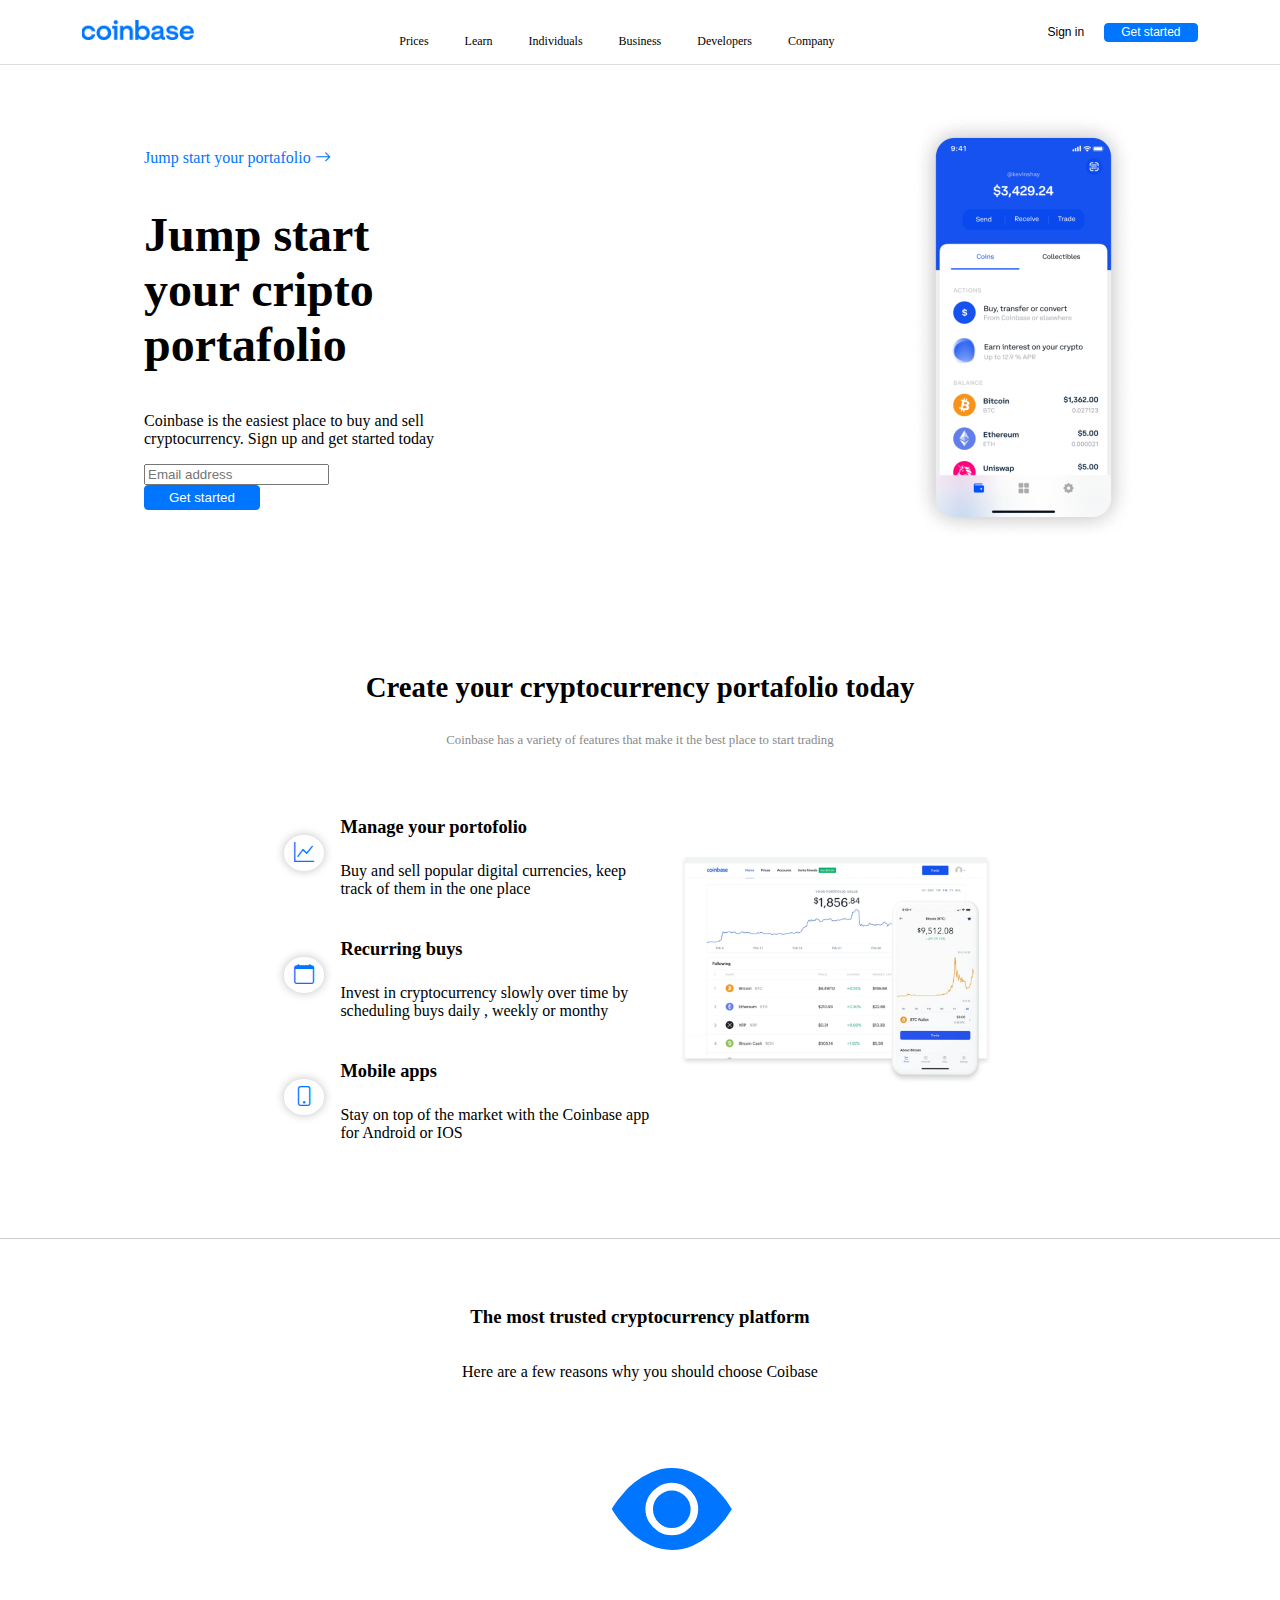
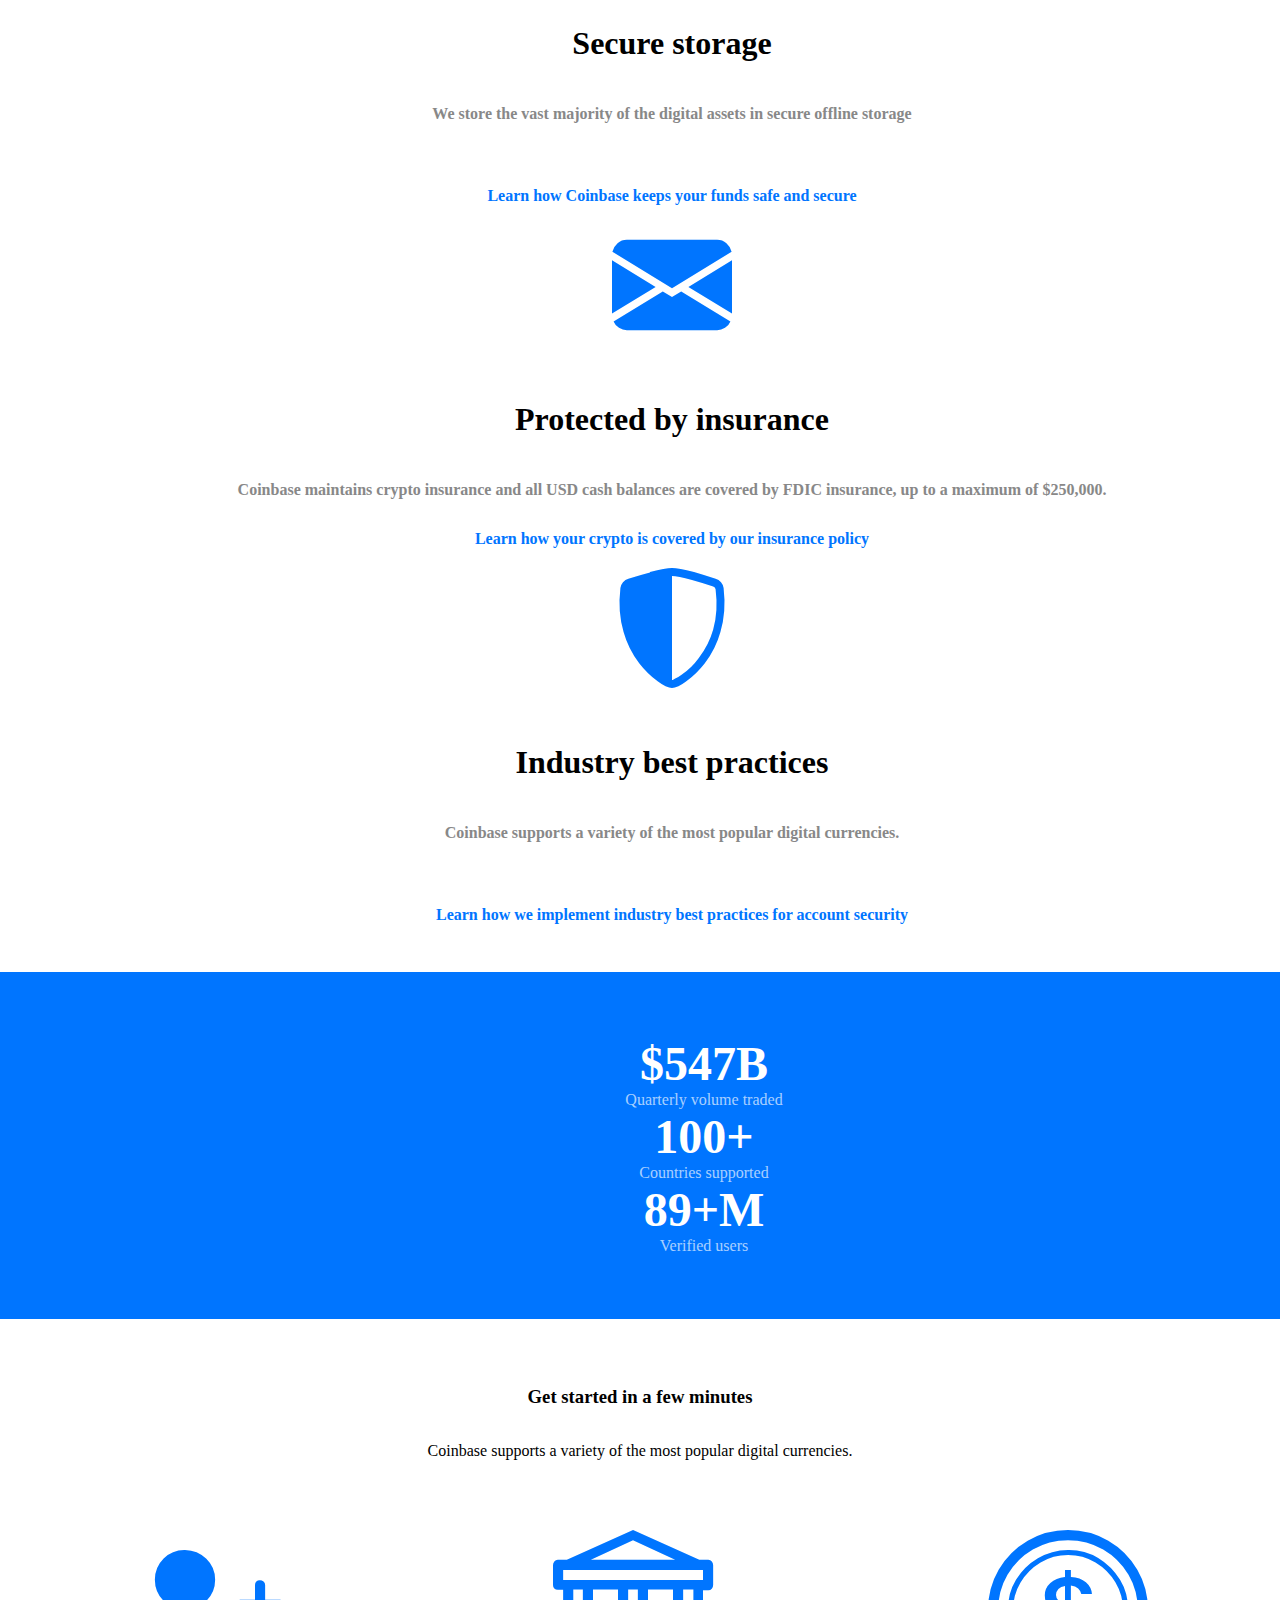
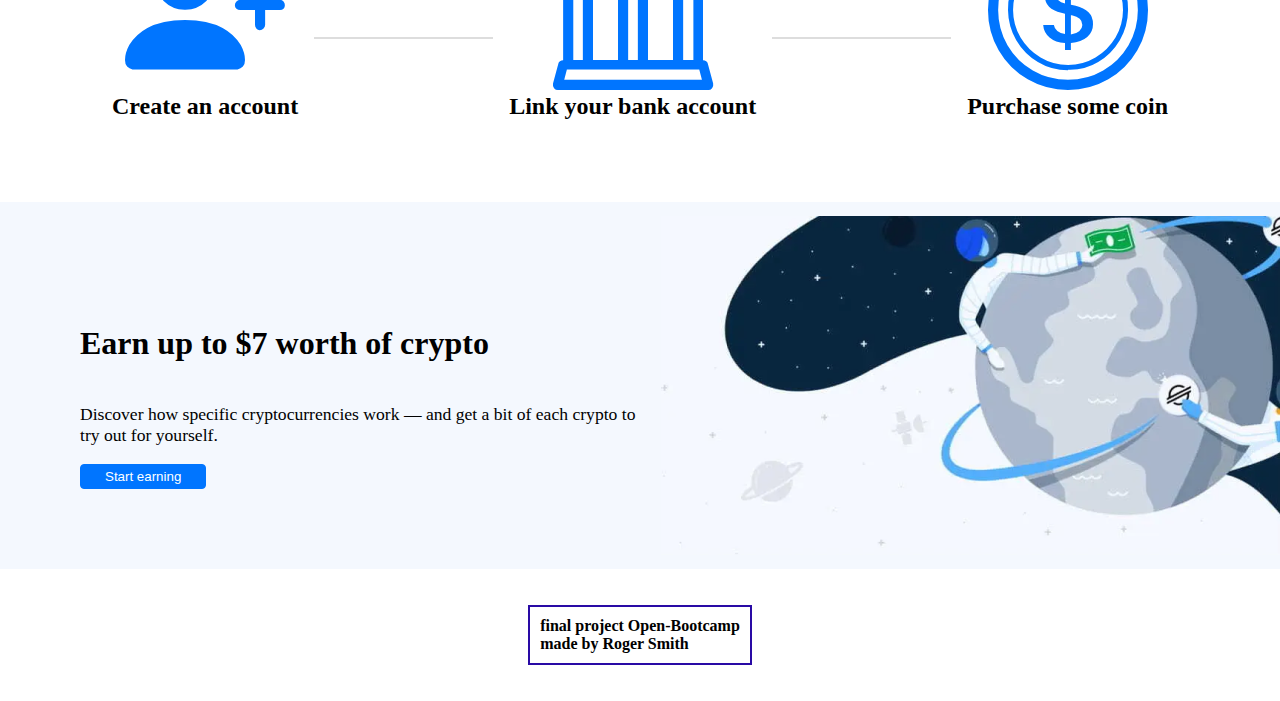
==== commit 9fb35159: "modefy add linkedin readme file" ====
--- a/projecto/index.html
+++ b/projecto/index.html
@@ -88,7 +88,7 @@
                 </div>
             </div>
             <div class="image  d-none d-md-block">
-              <img src="../assets/img/chart.png" alt="imagen2"> 
+              <img src="./assets/img/chart.png" alt="imagen2"> 
             </div>
         </div>
     </section>
